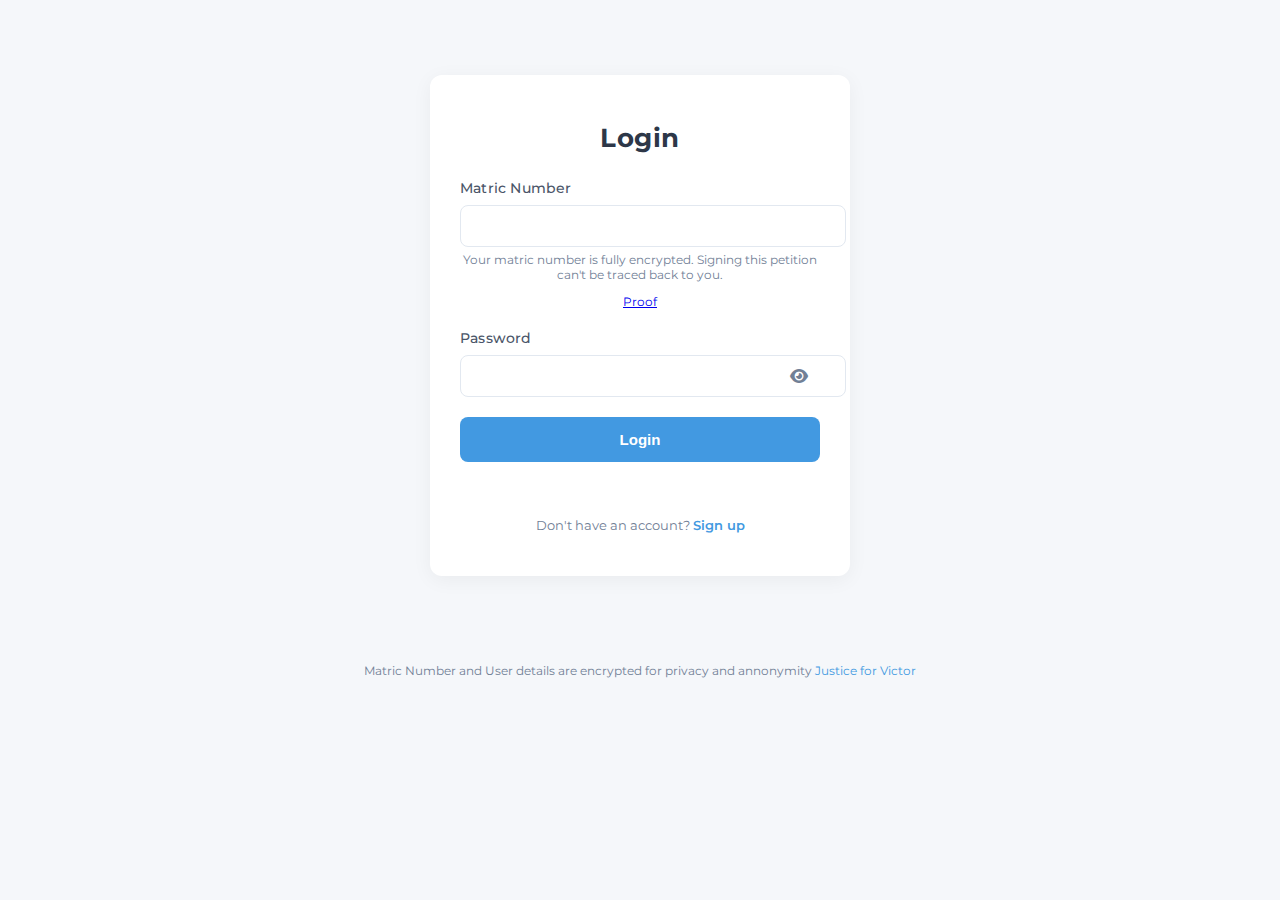
==== index.html @ 255509dc "migrate fe to my account" ====
<!DOCTYPE html>
<html lang="en">
<head>
    <meta charset="UTF-8">
    <meta name="viewport" content="width=device-width, initial-scale=1.0">
    <title>Login - Petition Site</title>
    <link rel="stylesheet" href="styles.css">
    <link href="https://fonts.googleapis.com/css2?family=Montserrat:wght@400;500;600;700&display=swap" rel="stylesheet">
    <link rel="stylesheet" href="https://cdnjs.cloudflare.com/ajax/libs/font-awesome/6.4.0/css/all.min.css">
</head>
<body>
    <div class="container">
        <h1>Login</h1>
        <form id="login-form">
            <div class="form-group">
                <label for="matric">Matric Number</label>
                <input type="text" id="matric" name="matric" required>
                <small class="encryption-note" style="text-align: center;">Your matric number is fully encrypted. Signing this petition can't be traced back to you.
                    <p><a href="https://github.com/Firesolami/justice-for-victor/blob/main/controllers/auth.controller.js#L28">Proof</a></p>
                </small>
            </div>
            <div class="form-group password-group">
                <label for="password">Password</label>
                <div class="password-wrapper">
                    <input type="password" id="password" name="password" required>
                    <span class="password-toggle" onclick="togglePassword('password', this)">
                        <i class="fas fa-eye"></i>
                    </span>
                </div>
            </div>
            <button type="submit" id="login-btn">
                <span class="btn-text">Login</span>
                <span class="spinner hidden"><i class="fas fa-spinner fa-spin"></i></span>
            </button>
        </form>
        <div id="login-message" class="message"></div>
        <p class="link-text">Don't have an account? <a href="signup.html">Sign up</a></p>
    </div>
    <footer class="footer">
        <p>Matric Number and User details are encrypted for privacy and annonymity <a href="https://github.com/Firesolami/justice-for-victor/blob/main/controllers/auth.controller.js#L28" target="_blank">Justice for Victor</a></p>
    </footer>
    
    <script src="script.js"></script>
</body>
</html>
---- styles.css ----
body {
    font-family: 'Montserrat', sans-serif;
    margin: 0;
    padding: 0;
    min-height: 100vh;
    display: flex;
    flex-direction: column;
    background: #f5f7fa;
    color: #2d3748;
}

.container {
    width: 100%;
    max-width: 360px;
    margin: 75px auto; /* Centered horizontally */
    padding: 30px;
    background: #ffffff;
    border-radius: 12px;
    box-shadow: 0 4px 20px rgba(0, 0, 0, 0.05);
    transition: box-shadow 0.3s ease;
}

.container:hover {
    box-shadow: 0 6px 25px rgba(0, 0, 0, 0.1);
}

/* Specific styling for Terms page container */
.terms-container {
    max-width: 600px;
    padding: 40px;
}

h1 {
    text-align: center;
    font-size: 26px;
    font-weight: 700;
    color: #2d3748;
    margin-bottom: 25px;
    letter-spacing: 0.5px;
}

.form-group {
    margin-bottom: 20px;
}

label {
    display: block;
    font-size: 14px;
    font-weight: 500;
    color: #4a5568;
    margin-bottom: 8px;
    letter-spacing: 0.2px;
}

input[type="text"],
input[type="email"],
input[type="password"] {
    width: 100%;
    padding: 12px;
    border: 1px solid #e2e8f0;
    border-radius: 8px;
    font-size: 14px;
    font-weight: 400;
    background: #ffffff;
    transition: border-color 0.3s ease, box-shadow 0.3s ease;
    -webkit-appearance: none;
    -moz-appearance: none;
    appearance: none;
}

input[type="text"]:focus,
input[type="email"]:focus,
input[type="password"]:focus {
    border-color: #4299e1;
    box-shadow: 0 0 6px rgba(66, 153, 225, 0.2);
    outline: none;
}

/* Encryption Note Styling */
.encryption-note {
    display: block;
    font-size: 12px;
    color: #718096;
    margin-top: 5px;
    font-weight: 400;
}

/* Password Toggle Styling */
.password-group {
    position: relative;
}

.password-wrapper {
    position: relative;
}

.password-toggle {
    position: absolute;
    right: 12px;
    top: 50%;
    transform: translateY(-50%);
    cursor: pointer;
    color: #718096;
    font-size: 16px;
    transition: color 0.3s ease;
}

.password-toggle:hover {
    color: #4299e1;
}

/* Button with Spinner */
button {
    position: relative;
    width: 100%;
    padding: 14px;
    background: #4299e1;
    color: white;
    border: none;
    border-radius: 8px;
    font-size: 15px;
    font-weight: 600;
    cursor: pointer;
    transition: background 0.3s ease;
    display: flex;
    align-items: center;
    justify-content: center;
    touch-action: manipulation;
}

button:disabled {
    background: #a0aec0;
    cursor: not-allowed;
}

button:hover:not(:disabled) {
    background: #3182ce;
}

.spinner {
    margin-left: 10px;
}

.spinner.hidden {
    display: none;
}

.link-text {
    text-align: center;
    margin-top: 20px;
    font-size: 13px;
    font-weight: 400;
    color: #718096;
}

.link-text a {
    color: #4299e1;
    font-weight: 600;
    text-decoration: none;
}

.link-text a:hover {
    color: #3182ce;
    text-decoration: underline;
}

/* Accordion Styling */
.accordion {
    margin-bottom: 20px;
}

.accordion-btn {
    width: 100%;
    padding: 12px;
    background: #edf2f7;
    border: 1px solid #e2e8f0;
    border-radius: 8px;
    text-align: left;
    font-size: 14px;
    font-weight: 600;
    color: #4a5568;
    cursor: pointer;
    transition: background 0.3s ease;
    touch-action: manipulation;
}

.accordion-btn:hover {
    background: #e2e8f0;
}

.accordion-content {
    max-height: 0;
    overflow: hidden;
    padding: 0 15px;
    background: #edf2f7;
    border: 1px solid #e2e8f0;
    border-top: none;
    border-radius: 0 0 8px 8px;
    transition: max-height 0.3s ease, padding 0.3s ease;
}

.accordion-content.active {
    max-height: 200px;
    padding: 15px;
    overflow-y: auto;
    -webkit-overflow-scrolling: touch;
}

.accordion-content {
    scrollbar-width: thin;
    scrollbar-color: #a0aec0 #e2e8f0;
}

.accordion-content::-webkit-scrollbar {
    width: 6px;
}

.accordion-content::-webkit-scrollbar-track {
    background: #e2e8f0;
    border-radius: 8px;
}

.accordion-content::-webkit-scrollbar-thumb {
    background: #a0aec0;
    border-radius: 8px;
}

.accordion-content::-webkit-scrollbar-thumb:hover {
    background: #718096;
}

.accordion-content p {
    margin: 0;
    font-size: 13px;
    font-weight: 400;
    color: #5a6170;
    line-height: 1.5;
}

/* Checkbox Styling */
.checkbox-group {
    display: flex;
    align-items: center;
}

.checkbox-group label {
    margin: 0;
    font-size: 13px;
    font-weight: 500;
    color: #4a5568;
}

.checkbox-group input[type="checkbox"] {
    margin-right: 10px;
    accent-color: #4299e1;
}

.checkbox-group a {
    color: #4299e1;
    text-decoration: none;
}

.checkbox-group a:hover {
    color: #3182ce;
    text-decoration: underline;
}

/* Terms and Conditions Content Styling */
.terms-content {
    margin-bottom: 30px;
}

.terms-content h2 {
    font-size: 18px;
    font-weight: 600;
    color: #2d3748;
    margin-top: 20px;
    margin-bottom: 10px;
}

.terms-content p {
    font-size: 14px;
    font-weight: 400;
    color: #5a6170;
    line-height: 1.6;
    margin-bottom: 15px;
}

/* Message Styling */
.message {
    margin-top: 15px;
    padding: 10px;
    border-radius: 6px;
    font-size: 13px;
    font-weight: 500;
    text-align: center;
    opacity: 0;
    transform: translateY(10px);
    transition: opacity 0.3s ease, transform 0.3s ease;
}

.message.show {
    opacity: 1;
    transform: translateY(0);
}

.message.success {
    background: #e6fffa;
    color: #2b6cb0;
    border: 1px solid #b2f5ea;
}

.message.error {
    background: #fff1f0;
    color: #c53030;
    border: 1px solid #feb2b2;
}

/* Footer Styling */
.footer {
    /* margin-top: 5px; */
    /* padding: 7px 0; */
    text-align: center;
    font-size: 12px;
    color: #718096;
    width: 100%;
    background: #f5f7fa;
}

.footer a {
    color: #4299e1;
    text-decoration: none;
}

.footer a:hover {
    color: #3182ce;
    text-decoration: underline;
}

/* Mobile Responsiveness */
@media (max-width: 480px) {
    body {
        padding-bottom: 60px; /* Space for footer */
    }

    .container {
        max-width: 90%;
        margin: 10px auto;
        padding: 20px;
        border-radius: 10px;
    }

    .terms-container {
        max-width: 90%;
        padding: 25px;
    }

    h1 {
        font-size: 20px;
        margin-bottom: 20px;
    }

    .form-group {
        margin-bottom: 15px;
    }

    input[type="text"],
    input[type="email"],
    input[type="password"] {
        padding: 10px;
        font-size: 14px;
        border-radius: 6px;
    }

    .encryption-note {
        font-size: 11px;
    }

    .password-toggle {
        right: 10px;
        font-size: 14px;
    }

    button {
        padding: 12px;
        font-size: 14px;
        border-radius: 6px;
    }

    .accordion-btn {
        padding: 10px;
        font-size: 14px;
        border-radius: 6px;
    }

    .accordion-content.active {
        max-height: 150px;
        padding: 10px 15px;
    }

    .accordion-content p {
        font-size: 13px;
        line-height: 1.6;
    }

    .checkbox-group label {
        font-size: 13px;
    }

    .link-text {
        font-size: 13px;
        margin-top: 15px;
    }

    .terms-content h2 {
        font-size: 16px;
        margin-top: 15px;
    }

    .terms-content p {
        font-size: 13px;
        line-height: 1.6;
    }

    .message {
        font-size: 12px;
        padding: 8px;
    }

    .footer {
        font-size: 11px;
        padding: 15px 0;
    }
}
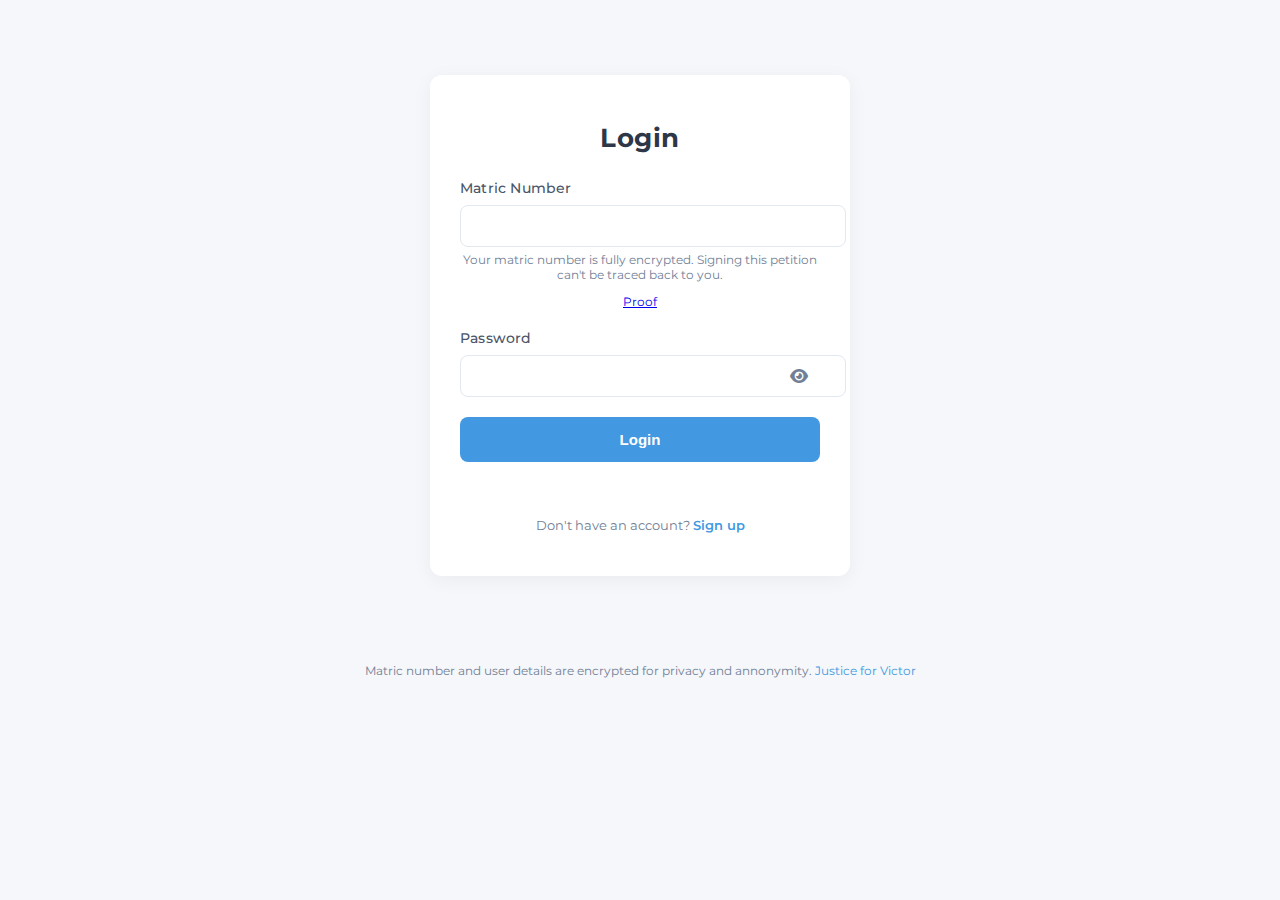
==== commit 126716ff: "ocd fix" ====
--- a/index.html
+++ b/index.html
@@ -16,7 +16,7 @@
                 <label for="matric">Matric Number</label>
                 <input type="text" id="matric" name="matric" required>
                 <small class="encryption-note" style="text-align: center;">Your matric number is fully encrypted. Signing this petition can't be traced back to you.
-                    <p><a href="https://github.com/Firesolami/justice-for-victor/blob/main/controllers/auth.controller.js#L28">Proof</a></p>
+                    <p><a href="https://github.com/Firesolami/justice-for-victor/blob/main/controllers/auth.controller.js#L28" target="_blank" rel="noopener noreferrer">Proof</a></p>
                 </small>
             </div>
             <div class="form-group password-group">
@@ -34,10 +34,10 @@
             </button>
         </form>
         <div id="login-message" class="message"></div>
-        <p class="link-text">Don't have an account? <a href="signup.html">Sign up</a></p>
+        <p class="link-text">Don't have an account? <a href="/signup.html">Sign up</a></p>
     </div>
     <footer class="footer">
-        <p>Matric Number and User details are encrypted for privacy and annonymity <a href="https://github.com/Firesolami/justice-for-victor/blob/main/controllers/auth.controller.js#L28" target="_blank">Justice for Victor</a></p>
+        <p>Matric number and user details are encrypted for privacy and annonymity. <a href="https://github.com/Firesolami/justice-for-victor/blob/main/controllers/auth.controller.js#L28" target="_blank" rel="noopener noreferrer">Justice for Victor</a></p>
     </footer>
     
     <script src="script.js"></script>
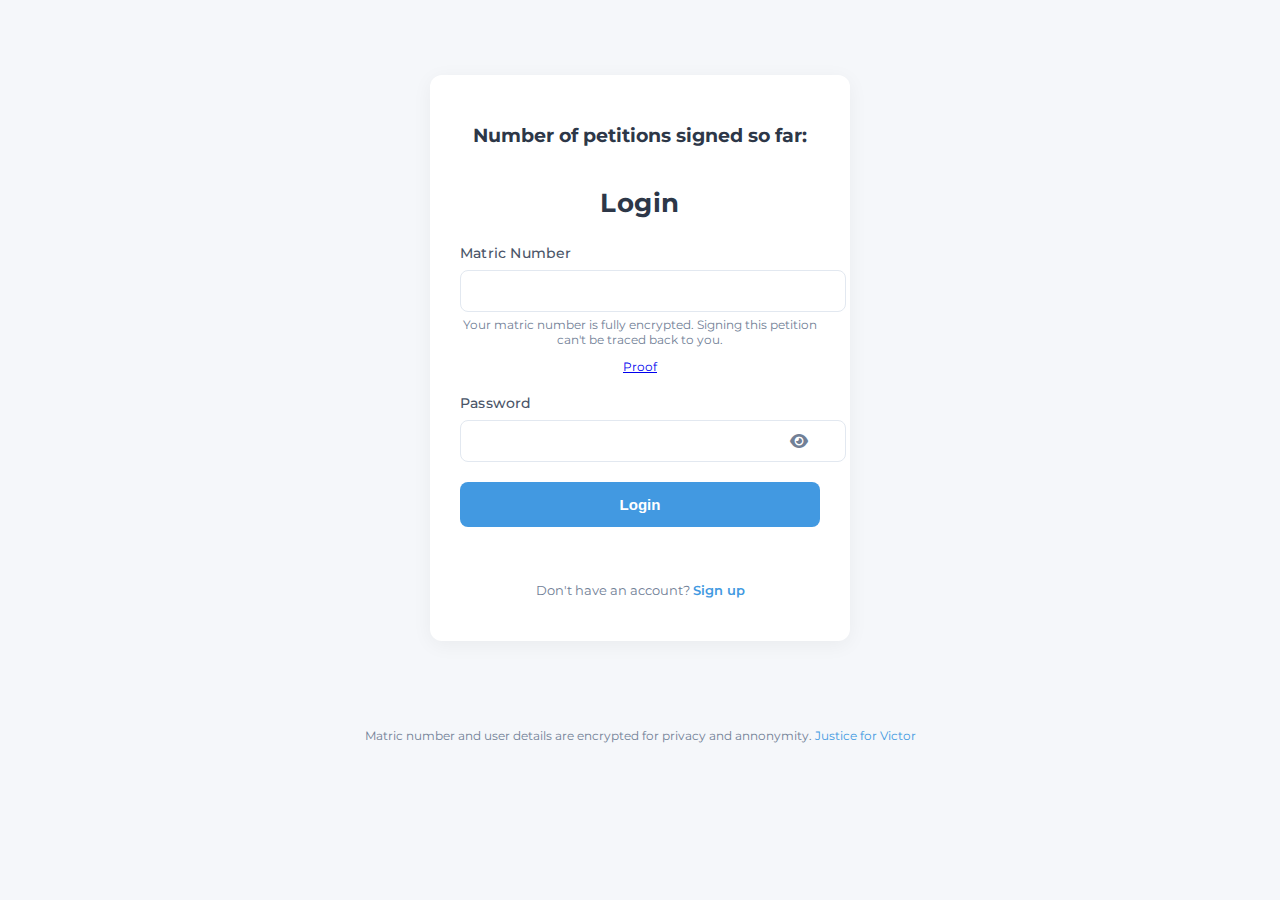
==== commit 2d388732: "chore: add count and personality" ====
--- a/index.html
+++ b/index.html
@@ -10,6 +10,7 @@
 </head>
 <body>
     <div class="container">
+        <h3>Number of petitions signed so far: <h3 style="color: #4a77c6;" id="petition-count"></h3></h3>
         <h1>Login</h1>
         <form id="login-form">
             <div class="form-group">
--- a/styles.css
+++ b/styles.css
@@ -7,6 +7,21 @@
     flex-direction: column;
     background: #f5f7fa;
     color: #2d3748;
+}
+
+/* Petition Count Display */
+h3 {
+    text-align: center;
+    margin-bottom: 20px;
+    display: flex;
+    align-items: center;
+    justify-content: center;
+    gap: 5px;
+}
+
+h3 h3 {
+    margin: 0;
+    display: inline;
 }
 
 .container {
